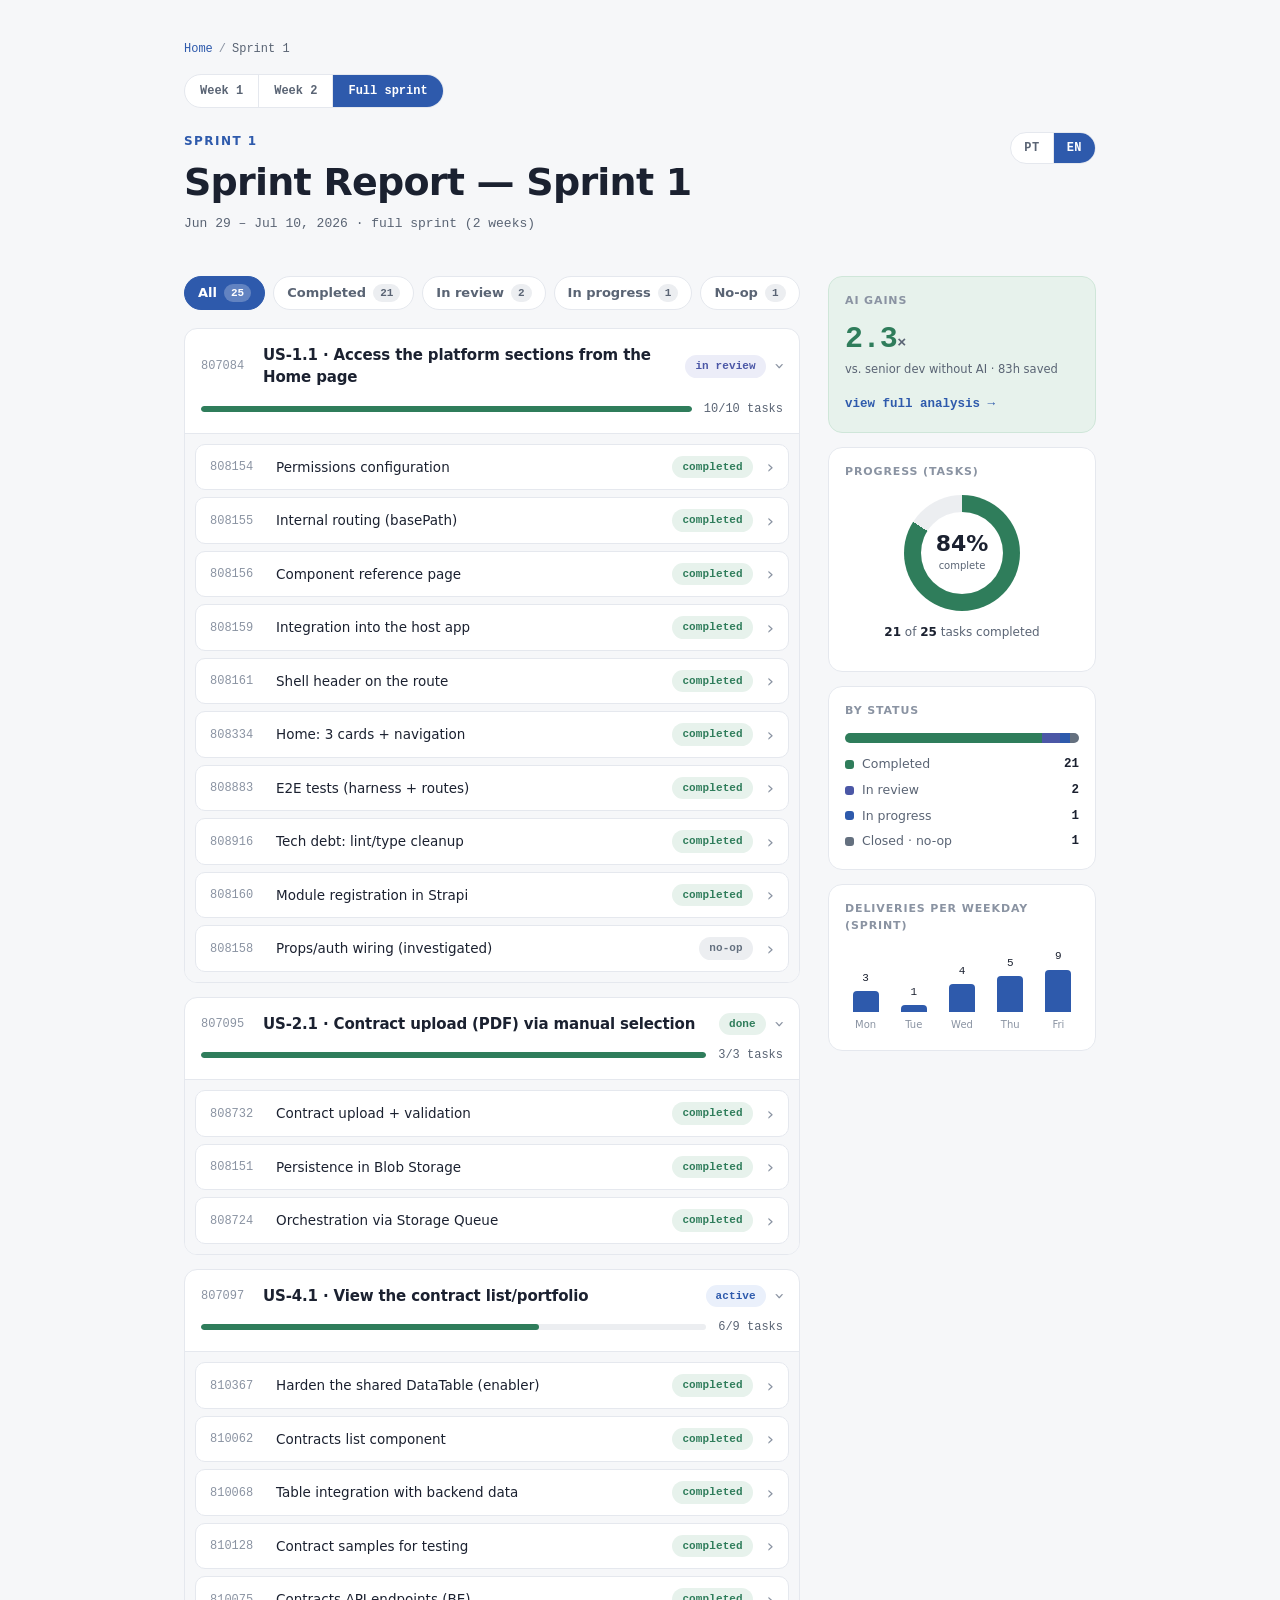
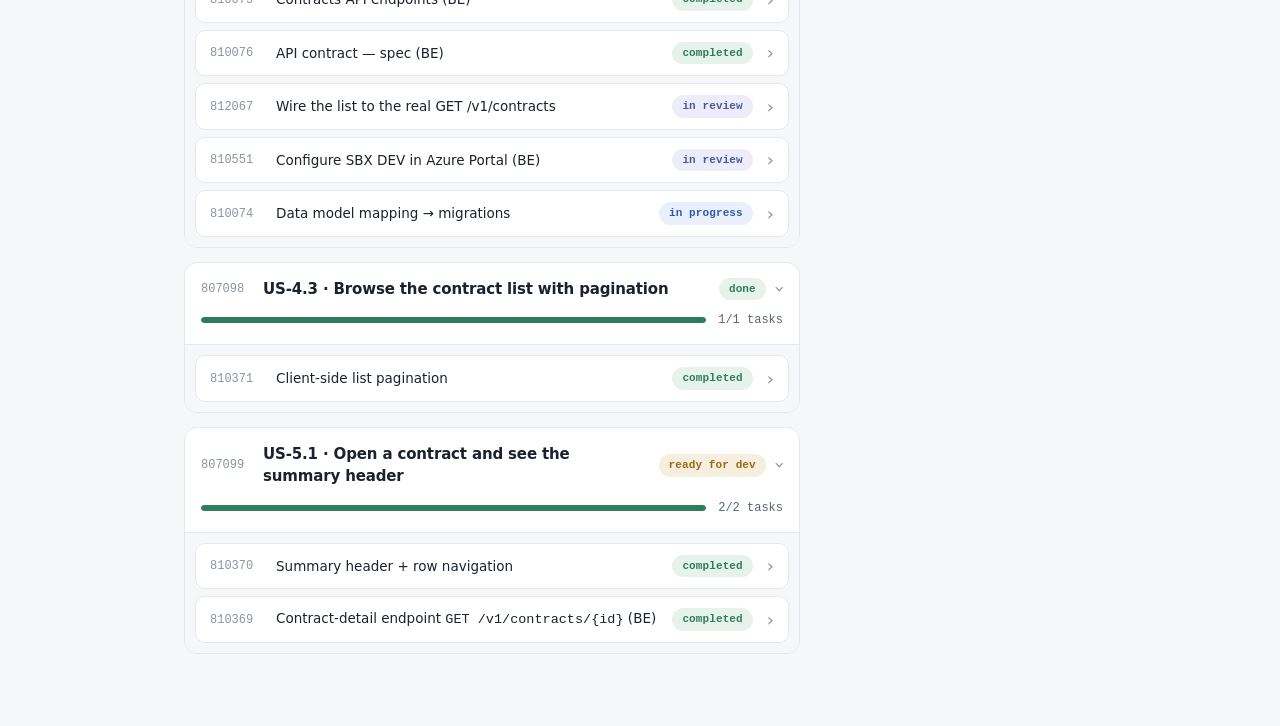
==== sprint-1/index.html @ a5074371 "publish sprint report (source c988f4d7863f15731a459aba1bffecdf4691fa68) henzogomes-ciandt/sprint-rep" ====
<!doctype html>
<html lang="en" data-lang="en">
<head>
<meta charset="utf-8">
<meta name="viewport" content="width=device-width, initial-scale=1">
<meta name="description" content="Sprint Report — Sprint 1 (Jun 29 – Jul 10, 2026)">
<title>Sprint Report — Sprint 1</title>
<style>
  :root {
    --ground: #f6f7f9; --surface: #ffffff; --ink: #1b2130; --muted: #5a6474; --faint: #8a93a2;
    --border: #e5e8ee; --accent: #2e5aac; --accent-soft: #eaf0fb;
    --good: #2f7d5b; --good-soft: #e7f2ec; --wait: #9a6a12; --wait-soft: #f6eede;
    --prog: #4b57a6; --prog-soft: #ecedf8; --neutral: #64707f; --neutral-soft: #eceef1;
    --hover: #eef2fb;
    --sans: ui-sans-serif, system-ui, -apple-system, "Segoe UI", Roboto, Helvetica, Arial, sans-serif;
    --mono: ui-monospace, SFMono-Regular, "SF Mono", Menlo, Consolas, monospace;
  }
  * { box-sizing: border-box; }
  body { margin: 0; background: var(--ground); color: var(--ink); font-family: var(--sans); line-height: 1.5; -webkit-font-smoothing: antialiased; }
  .wrap { max-width: 960px; margin: 0 auto; padding: 40px 24px 72px; }

  /* language toggle */
  [data-lang="en"] .t-pt { display: none; }
  [data-lang="pt"] .t-en { display: none; }

  /* breadcrumb + in-sprint switcher */
  .crumbs { font-family: var(--mono); font-size: 12px; color: var(--faint); margin-bottom: 16px; display: flex; flex-wrap: wrap; gap: 6px; align-items: center; }
  .crumbs a { color: var(--accent); text-decoration: none; }
  .crumbs a:hover { text-decoration: underline; }
  .crumbs .cur { color: var(--muted); }
  .switch { display: inline-flex; border: 1px solid var(--border); border-radius: 999px; overflow: hidden; background: var(--surface); margin-bottom: 24px; flex-wrap: wrap; }
  .switch .seg { font-family: var(--mono); font-size: 12px; font-weight: 700; color: var(--muted); text-decoration: none; padding: 7px 15px; transition: background-color .15s ease, color .15s ease; }
  .switch .seg + .seg { border-left: 1px solid var(--border); }
  .switch .seg:hover:not(.active) { background: var(--hover); }
  .switch .seg.active { background: var(--accent); color: #fff; }
  .switch .seg:focus-visible { outline: 2px solid var(--accent); outline-offset: 2px; }

  header { display: flex; justify-content: space-between; align-items: flex-start; gap: 16px 20px; flex-wrap: wrap; }
  .hd-main { min-width: 0; }
  .eyebrow { font-size: 12px; font-weight: 600; letter-spacing: .12em; text-transform: uppercase; color: var(--accent); margin: 0 0 12px; }
  h1 { font-size: clamp(26px, 4.5vw, 38px); font-weight: 700; letter-spacing: -0.02em; line-height: 1.1; margin: 0; text-wrap: balance; }
  .daterange { font-family: var(--mono); font-size: 13px; color: var(--muted); margin-top: 10px; font-variant-numeric: tabular-nums; }

  .langsw { display: inline-flex; border: 1px solid var(--border); border-radius: 999px; overflow: hidden; background: var(--surface); flex-shrink: 0; }
  .langsw .lang { appearance: none; font: inherit; font-family: var(--mono); font-size: 12px; font-weight: 700; letter-spacing: .04em; color: var(--muted); background: transparent; border: 0; padding: 6px 13px; cursor: pointer; transition: background-color .15s ease, color .15s ease; }
  .langsw .lang + .lang { border-left: 1px solid var(--border); }
  .langsw .lang[aria-pressed="true"] { background: var(--accent); color: #fff; }
  .langsw .lang:hover:not([aria-pressed="true"]) { background: var(--hover); }
  .langsw .lang:focus-visible { outline: 2px solid var(--accent); outline-offset: 2px; }

  .layout { display: grid; grid-template-columns: minmax(0,1fr) 268px; gap: 28px; align-items: start; margin-top: 30px; }
  @media (max-width: 740px) { .layout { grid-template-columns: 1fr; } .sidebar { position: static !important; order: -1; } }

  .filters { display: flex; flex-wrap: wrap; gap: 8px; margin-bottom: 18px; }
  .fchip { appearance: none; font: inherit; font-size: 13px; font-weight: 600; color: var(--muted); background: var(--surface);
    border: 1px solid var(--border); border-radius: 999px; padding: 6px 13px; cursor: pointer; display: inline-flex; align-items: center; gap: 7px;
    transition: background-color .15s ease, border-color .15s ease, color .15s ease; }
  .fchip .ct { font-family: var(--mono); font-size: 11px; font-weight: 700; padding: 1px 7px; border-radius: 999px; background: var(--neutral-soft); color: var(--muted); }
  .fchip:hover { background: var(--hover); }
  .fchip[aria-pressed="true"] { background: var(--accent); border-color: var(--accent); color: #fff; }
  .fchip[aria-pressed="true"] .ct { background: rgba(255,255,255,.25); color: #fff; }
  .fchip:focus-visible { outline: 2px solid var(--accent); outline-offset: 2px; }

  .groups { display: flex; flex-direction: column; gap: 14px; }
  details.sg { border: 1px solid var(--border); border-radius: 13px; overflow: hidden; background: var(--surface); }
  details.sg[hidden] { display: none; }
  details.sg > summary.sg-head { list-style: none; cursor: pointer; padding: 15px 16px; user-select: none; transition: background-color .15s ease; }
  details.sg > summary.sg-head::-webkit-details-marker { display: none; }
  details.sg > summary.sg-head:hover { background: var(--hover); }
  details.sg > summary.sg-head:focus-visible { outline: 2px solid var(--accent); outline-offset: -2px; border-radius: 13px; }
  .sg-head .top { display: flex; align-items: center; gap: 10px; }
  .sg-head .id { font-family: var(--mono); font-size: 12px; color: var(--faint); font-variant-numeric: tabular-nums; min-width: 52px; }
  .sg-head .title { font-size: 15px; font-weight: 700; flex: 1; min-width: 0; letter-spacing: -0.01em; }
  .sg-head .chev { color: var(--faint); font-size: 18px; line-height: 1; transition: transform .18s ease; flex-shrink: 0; }
  details.sg[open] > summary.sg-head .chev { transform: rotate(90deg); }
  .sg-head .s-prog { display: flex; align-items: center; gap: 12px; margin-top: 11px; }
  .sg-head .s-bar { flex: 1; height: 6px; background: var(--neutral-soft); border-radius: 999px; overflow: hidden; }
  .sg-head .s-bar > i { display: block; height: 100%; background: var(--good); border-radius: 999px; }
  .sg-head .s-frac { font-family: var(--mono); font-size: 12px; color: var(--muted); font-variant-numeric: tabular-nums; white-space: nowrap; }
  .sg.na .s-frac { color: var(--faint); }
  .sg-tasks { background: var(--ground); border-top: 1px solid var(--border); padding: 10px; display: flex; flex-direction: column; gap: 7px; }
  .sg-empty { background: var(--ground); border-top: 1px solid var(--border); padding: 13px 16px; color: var(--faint); font-size: 12.5px; }
  @media (prefers-reduced-motion: reduce) { .sg-head .chev, details.sg > summary.sg-head { transition: none; } }

  details.tk { background: var(--surface); border: 1px solid var(--border); border-radius: 10px; overflow: hidden; }
  details.tk[hidden] { display: none; }
  details.tk > summary { list-style: none; cursor: pointer; display: flex; align-items: center; gap: 14px; padding: 11px 14px; user-select: none; transition: background-color .15s ease; }
  details.tk > summary::-webkit-details-marker { display: none; }
  details.tk > summary:hover { background: var(--hover); }
  details.tk > summary:hover .chev { color: var(--accent); }
  details.tk:hover { border-color: #d3dae8; }
  details.tk > summary:focus-visible { outline: 2px solid var(--accent); outline-offset: -2px; border-radius: 10px; }
  details.tk[open] > summary { border-bottom: 1px solid var(--border); }
  summary .id { font-family: var(--mono); font-size: 12px; color: var(--faint); font-variant-numeric: tabular-nums; min-width: 52px; }
  summary .t { font-size: 13.5px; flex: 1; min-width: 0; }
  summary .chev { color: var(--faint); font-size: 18px; line-height: 1; transition: transform .18s ease; flex-shrink: 0; }
  details.tk[open] > summary .chev { transform: rotate(90deg); }
  @media (prefers-reduced-motion: reduce) { summary .chev, details.tk > summary, .fchip, .langsw .lang, .switch .seg { transition: none; } }
  .tk .desc { padding: 12px 14px 15px 66px; font-size: 13px; color: var(--muted); line-height: 1.6; }
  .tk .desc code { font-family: var(--mono); font-size: .9em; background: var(--neutral-soft); color: var(--ink); padding: 1px 5px; border-radius: 5px; }

  .chip { display: inline-block; font-size: 11px; font-weight: 600; padding: 3px 10px; border-radius: 999px; font-family: var(--mono); letter-spacing: .01em; white-space: nowrap; flex-shrink: 0; }
  .chip.done { background: var(--good-soft); color: var(--good); }
  .chip.open { background: var(--wait-soft); color: var(--wait); }
  .chip.noop { background: var(--neutral-soft); color: var(--neutral); }
  .chip.active { background: var(--accent-soft); color: var(--accent); }
  .chip.review { background: var(--prog-soft); color: var(--prog); }
  .chip.ready { background: var(--wait-soft); color: var(--wait); }

  .empty-all { color: var(--faint); font-size: 13.5px; padding: 20px 4px; display: none; }

  .sidebar { position: sticky; top: 20px; display: flex; flex-direction: column; gap: 14px; }
  .card { background: var(--surface); border: 1px solid var(--border); border-radius: 14px; padding: 16px 16px 18px; }
  .card h3 { margin: 0 0 14px; font-size: 11px; font-weight: 700; letter-spacing: .08em; text-transform: uppercase; color: var(--faint); }
  .ring { width: 116px; height: 116px; border-radius: 50%; margin: 0 auto 4px; background: conic-gradient(var(--good) 0 84%, var(--neutral-soft) 0 100%); display: grid; place-items: center; }
  .ring .hole { width: 82px; height: 82px; border-radius: 50%; background: var(--surface); display: grid; place-items: center; text-align: center; }
  .ring .pct { font-size: 22px; font-weight: 700; font-variant-numeric: tabular-nums; line-height: 1; }
  .ring .sub { font-size: 10px; color: var(--muted); margin-top: 3px; }
  .ring-cap { text-align: center; font-size: 12px; color: var(--muted); }
  .ring-cap b { color: var(--ink); font-variant-numeric: tabular-nums; }
  .stack { display: flex; height: 10px; border-radius: 999px; overflow: hidden; margin-bottom: 12px; }
  .stack > i { display: block; }
  .stack .s-done { background: var(--good); } .stack .s-review { background: var(--prog); } .stack .s-active { background: var(--accent); } .stack .s-open { background: var(--wait); } .stack .s-noop { background: var(--neutral); }
  .legend { display: flex; flex-direction: column; gap: 7px; }
  .legend .row { display: flex; align-items: center; gap: 8px; font-size: 12.5px; color: var(--muted); }
  .legend .dot { width: 9px; height: 9px; border-radius: 3px; flex-shrink: 0; }
  .legend .row b { margin-left: auto; font-family: var(--mono); font-variant-numeric: tabular-nums; color: var(--ink); }
  .dot.done { background: var(--good); } .dot.review { background: var(--prog); } .dot.active { background: var(--accent); } .dot.open { background: var(--wait); } .dot.noop { background: var(--neutral); }
  .days { display: flex; align-items: flex-end; gap: 7px; height: 84px; margin-top: 4px; }
  .days .col { flex: 1; display: flex; flex-direction: column; align-items: center; justify-content: flex-end; gap: 5px; height: 100%; }
  .days .b { width: 100%; max-width: 26px; background: var(--accent); border-radius: 4px 4px 0 0; min-height: 3px; }
  .days .b.zero { background: var(--neutral-soft); }
  .days .n { font-family: var(--mono); font-size: 11px; font-variant-numeric: tabular-nums; color: var(--ink); }
  .days .lbl { font-size: 10px; color: var(--faint); }
  .gains-card { background: var(--good-soft); border-color: #cfe6d9; }
  .gains-card .gval { font-family: var(--mono); font-size: 30px; font-weight: 700; line-height: 1; font-variant-numeric: tabular-nums; letter-spacing: -0.02em; color: var(--good); }
  .gains-card .gval small { font-size: 15px; font-weight: 600; color: var(--muted); }
  .gains-card .gcap { font-size: 11.5px; color: var(--muted); margin: 7px 0 12px; }
  .gains-card .glink { font-size: 12.5px; font-weight: 600; font-family: var(--mono); color: var(--accent); text-decoration: none; }
  .gains-card .glink:hover { text-decoration: underline; }
</style>
</head>
<body>
<div class="wrap">
  <nav class="crumbs" aria-label="Breadcrumb">
    <a href="../index.html"><span class="t-pt">Início</span><span class="t-en">Home</span></a>
    <span>/</span>
    <span class="cur">Sprint 1</span>
  </nav>
  <div class="switch" role="group" aria-label="Sprint 1 reports">
    <a class="seg" href="week-1/index.html"><span class="t-pt">Semana 1</span><span class="t-en">Week 1</span></a>
    <a class="seg" href="week-2/index.html"><span class="t-pt">Semana 2</span><span class="t-en">Week 2</span></a>
    <a class="seg active" aria-current="page" href="index.html"><span class="t-pt">Sprint completa</span><span class="t-en">Full sprint</span></a>
  </div>

  <header>
    <div class="hd-main">
      <p class="eyebrow">Sprint 1</p>
      <h1>Sprint Report — <span class="t-pt">Sprint 1</span><span class="t-en">Sprint 1</span></h1>
      <p class="daterange"><span class="t-pt">29 jun – 10 jul 2026 · sprint completa (2 semanas)</span><span class="t-en">Jun 29 – Jul 10, 2026 · full sprint (2 weeks)</span></p>
    </div>
    <div class="langsw" role="group" aria-label="Language / Idioma">
      <button type="button" class="lang" data-lang-set="pt" aria-pressed="false">PT</button>
      <button type="button" class="lang" data-lang-set="en" aria-pressed="true">EN</button>
    </div>
  </header>

  <div class="layout">
    <main>
      <div class="filters" role="group" aria-label="Filter tasks by status">
        <button class="fchip" data-filter="all" aria-pressed="true"><span class="t-pt">Todos</span><span class="t-en">All</span> <span class="ct">25</span></button>
        <button class="fchip" data-filter="done" aria-pressed="false"><span class="t-pt">Concluídos</span><span class="t-en">Completed</span> <span class="ct">21</span></button>
        <button class="fchip" data-filter="review" aria-pressed="false"><span class="t-pt">Em review</span><span class="t-en">In review</span> <span class="ct">2</span></button>
        <button class="fchip" data-filter="active" aria-pressed="false"><span class="t-pt">Em progresso</span><span class="t-en">In progress</span> <span class="ct">1</span></button>
        <button class="fchip" data-filter="noop" aria-pressed="false"><span class="t-pt">No-op</span><span class="t-en">No-op</span> <span class="ct">1</span></button>
      </div>

      <div class="groups">
        <details class="sg" open>
          <summary class="sg-head">
            <div class="top"><span class="id">807084</span><span class="title">US-1.1 · <span class="t-pt">Acessar as seções da plataforma pela Home</span><span class="t-en">Access the platform sections from the Home page</span></span><span class="chip review"><span class="t-pt">em review</span><span class="t-en">in review</span></span><span class="chev">›</span></div>
            <div class="s-prog"><div class="s-bar"><i style="width:100%"></i></div><span class="s-frac">10/10 tasks</span></div>
          </summary>
          <div class="sg-tasks">
            <details class="tk" data-status="done"><summary><span class="id">808154</span><span class="t"><span class="t-pt">Configuração de permissões</span><span class="t-en">Permissions configuration</span></span><span class="chip done"><span class="t-pt">concluído</span><span class="t-en">completed</span></span><span class="chev">›</span></summary><div class="desc"><span class="t-pt">Registrou o módulo no pacote de permissões compartilhado (<code>fe-tools</code>) para habilitar o gate de acesso por perfil. Inclui bump de versão do pacote e teste.</span><span class="t-en">Registered the module in the shared permissions package (<code>fe-tools</code>) to enable role-based access gating. Includes a package version bump and a test.</span></div></details>
            <details class="tk" data-status="done"><summary><span class="id">808155</span><span class="t"><span class="t-pt">Roteamento interno (basePath)</span><span class="t-en">Internal routing (basePath)</span></span><span class="chip done"><span class="t-pt">concluído</span><span class="t-en">completed</span></span><span class="chev">›</span></summary><div class="desc"><span class="t-pt">Roteamento interno com React Router sob um <code>basePath</code>, seguindo o padrão já adotado por outros módulos. Inclui rota de showcase protegida para ambientes não-produção.</span><span class="t-en">Internal routing with React Router under a <code>basePath</code>, following the pattern already adopted by other modules. Includes a showcase route protected for non-production environments.</span></div></details>
            <details class="tk" data-status="done"><summary><span class="id">808156</span><span class="t"><span class="t-pt">Página de referência de componentes</span><span class="t-en">Component reference page</span></span><span class="chip done"><span class="t-pt">concluído</span><span class="t-en">completed</span></span><span class="chev">›</span></summary><div class="desc"><span class="t-pt">Página de showcase da biblioteca de componentes (átomos reconstruídos localmente) como guia de design para devs e IA. Protegida para não-produção.</span><span class="t-en">Showcase page of the component library (atoms rebuilt locally) as a design guide for devs and AI. Protected for non-production.</span></div></details>
            <details class="tk" data-status="done"><summary><span class="id">808159</span><span class="t"><span class="t-pt">Integração no app host</span><span class="t-en">Integration into the host app</span></span><span class="chip done"><span class="t-pt">concluído</span><span class="t-en">completed</span></span><span class="chev">›</span></summary><div class="desc"><span class="t-pt">Integração do módulo no app host — registro, wrapper e rota protegida por permissão. Passou a consumir o módulo como dependência real do feed (não mais alias local).</span><span class="t-en">Module integration into the host app — registration, wrapper, and permission-protected route. Now consumes the module as a real feed dependency (no longer a local alias).</span></div></details>
            <details class="tk" data-status="done"><summary><span class="id">808161</span><span class="t"><span class="t-pt">Header do shell na rota</span><span class="t-en">Shell header on the route</span></span><span class="chip done"><span class="t-pt">concluído</span><span class="t-en">completed</span></span><span class="chev">›</span></summary><div class="desc"><span class="t-pt">Renderiza o header do app host na rota do módulo (seletor de site + menu do usuário), reutilizando o componente do container — sem reconstruir nada dentro do módulo.</span><span class="t-en">Renders the host app header on the module route (site selector + user menu), reusing the container's component — without rebuilding anything inside the module.</span></div></details>
            <details class="tk" data-status="done"><summary><span class="id">808334</span><span class="t"><span class="t-pt">Home: 3 cards + navegação</span><span class="t-en">Home: 3 cards + navigation</span></span><span class="chip done"><span class="t-pt">concluído</span><span class="t-en">completed</span></span><span class="chev">›</span></summary><div class="desc"><span class="t-pt">Página inicial com os 3 cards de feature e navegação para páginas stub. Acessibilidade (teclado/aria) e i18n (pt/en/es) cobertos.</span><span class="t-en">Home page with the 3 feature cards and navigation to stub pages. Accessibility (keyboard/aria) and i18n (pt/en/es) covered.</span></div></details>
            <details class="tk" data-status="done"><summary><span class="id">808883</span><span class="t"><span class="t-pt">Testes E2E (harness + rotas)</span><span class="t-en">E2E tests (harness + routes)</span></span><span class="chip done"><span class="t-pt">concluído</span><span class="t-en">completed</span></span><span class="chev">›</span></summary><div class="desc"><span class="t-pt">Harness de testes E2E (Playwright) co-localizado no repositório do módulo, mais uma suíte de rotas. Execução local/on-demand (estágio de CI adiado por ser dep cross-team).</span><span class="t-en">E2E test harness (Playwright) co-located in the module repository, plus a routes suite. Local/on-demand execution (CI stage deferred as it's a cross-team dependency).</span></div></details>
            <details class="tk" data-status="done"><summary><span class="id">808916</span><span class="t"><span class="t-pt">Tech debt: limpeza de lint/type</span><span class="t-en">Tech debt: lint/type cleanup</span></span><span class="chip done"><span class="t-pt">concluído</span><span class="t-en">completed</span></span><span class="chev">›</span></summary><div class="desc"><span class="t-pt">Remoção de todas as 28 supressões de lint/type na raiz, trocando comentários de supressão por política de ESLint adequada. Zero warnings ao final.</span><span class="t-en">Removed all 28 lint/type suppressions at the root, replacing suppression comments with a proper ESLint policy. Zero warnings at the end.</span></div></details>
            <details class="tk" data-status="done"><summary><span class="id">808160</span><span class="t"><span class="t-pt">Registro do módulo no Strapi</span><span class="t-en">Module registration in Strapi</span></span><span class="chip done"><span class="t-pt">concluído</span><span class="t-en">completed</span></span><span class="chev">›</span></summary><div class="desc"><span class="t-pt">Registro da entrada do módulo no Strapi (catálogo de módulos). Concluído na 2ª semana, fechando o último item pendente da US-1.1.</span><span class="t-en">Registration of the module entry in Strapi (module catalog). Completed in the 2nd week, closing the last remaining item of US-1.1.</span></div></details>
            <details class="tk" data-status="noop"><summary><span class="id">808158</span><span class="t"><span class="t-pt">Fiação de props/auth (investigado)</span><span class="t-en">Props/auth wiring (investigated)</span></span><span class="chip noop"><span class="t-pt">no-op</span><span class="t-en">no-op</span></span><span class="chev">›</span></summary><div class="desc"><span class="t-pt">Investigação da fiação de props/contexto e auth no wrapper. Conclusão: não era necessária — o app host já provia o essencial e o módulo trata os próprios erros — então foi fechada sem alteração de código (escopo já coberto).</span><span class="t-en">Investigation of props/context and auth wiring in the wrapper. Conclusion: it wasn't needed — the host app already provided the essentials and the module handles its own errors — so it was closed with no code change (scope already covered).</span></div></details>
          </div>
        </details>

        <details class="sg" open>
          <summary class="sg-head">
            <div class="top"><span class="id">807095</span><span class="title">US-2.1 · <span class="t-pt">Upload de contrato (PDF) via seleção manual</span><span class="t-en">Contract upload (PDF) via manual selection</span></span><span class="chip done"><span class="t-pt">concluída</span><span class="t-en">done</span></span><span class="chev">›</span></div>
            <div class="s-prog"><div class="s-bar"><i style="width:100%"></i></div><span class="s-frac">3/3 tasks</span></div>
          </summary>
          <div class="sg-tasks">
            <details class="tk" data-status="done"><summary><span class="id">808732</span><span class="t"><span class="t-pt">Upload de contrato + validação</span><span class="t-en">Contract upload + validation</span></span><span class="chip done"><span class="t-pt">concluído</span><span class="t-en">completed</span></span><span class="chev">›</span></summary><div class="desc"><span class="t-pt">Tela de upload de contrato (PDF) com validação no cliente e tratamento de progresso/erro (watchdog de stall + abort).</span><span class="t-en">Contract upload screen (PDF) with client-side validation and progress/error handling (stall watchdog + abort).</span></div></details>
            <details class="tk" data-status="done"><summary><span class="id">808151</span><span class="t"><span class="t-pt">Persistência em Blob Storage</span><span class="t-en">Persistence in Blob Storage</span></span><span class="chip done"><span class="t-pt">concluído</span><span class="t-en">completed</span></span><span class="chev">›</span></summary><div class="desc"><span class="t-pt">Camada de persistência do contrato em Azure Blob Storage, com validação (magic bytes) e limite de tamanho no caminho de upload.</span><span class="t-en">Contract persistence layer in Azure Blob Storage, with validation (magic bytes) and a size limit on the upload path.</span></div></details>
            <details class="tk" data-status="done"><summary><span class="id">808724</span><span class="t"><span class="t-pt">Orquestração via Storage Queue</span><span class="t-en">Orchestration via Storage Queue</span></span><span class="chip done"><span class="t-pt">concluído</span><span class="t-en">completed</span></span><span class="chev">›</span></summary><div class="desc"><span class="t-pt">Orquestração via Azure Storage Queue para disparar o pipeline de ingestão de forma assíncrona (event-driven).</span><span class="t-en">Orchestration via Azure Storage Queue to trigger the ingestion pipeline asynchronously (event-driven).</span></div></details>
          </div>
        </details>

        <details class="sg" open>
          <summary class="sg-head">
            <div class="top"><span class="id">807097</span><span class="title">US-4.1 · <span class="t-pt">Ver a lista/portfólio de contratos</span><span class="t-en">View the contract list/portfolio</span></span><span class="chip active"><span class="t-pt">ativa</span><span class="t-en">active</span></span><span class="chev">›</span></div>
            <div class="s-prog"><div class="s-bar"><i style="width:67%"></i></div><span class="s-frac">6/9 tasks</span></div>
          </summary>
          <div class="sg-tasks">
            <details class="tk" data-status="done"><summary><span class="id">810367</span><span class="t"><span class="t-pt">Endurecer o DataTable compartilhado (enabler)</span><span class="t-en">Harden the shared DataTable (enabler)</span></span><span class="chip done"><span class="t-pt">concluído</span><span class="t-en">completed</span></span><span class="chev">›</span></summary><div class="desc"><span class="t-pt">Consolidou o <code>ui/DataTable</code> como componente de tabela compartilhado e reutilizável (props, ordenação/paginação, acessibilidade), usado pela lista de contratos — enabler para o portfólio e tabelas futuras.</span><span class="t-en">Hardened <code>ui/DataTable</code> into the reusable shared table component (props, sorting/paging, accessibility), consumed by the contracts list — an enabler for the portfolio and future tables.</span></div></details>
            <details class="tk" data-status="done"><summary><span class="id">810062</span><span class="t"><span class="t-pt">Componente da lista de contratos</span><span class="t-en">Contracts list component</span></span><span class="chip done"><span class="t-pt">concluído</span><span class="t-en">completed</span></span><span class="chev">›</span></summary><div class="desc"><span class="t-pt">Construiu o componente da lista/portfólio de contratos sobre o <code>DataTable</code> compartilhado, com layout de colunas e estados de carregamento/vazio.</span><span class="t-en">Built the contracts portfolio list component on top of the shared <code>DataTable</code>, with column layout and loading/empty states.</span></div></details>
            <details class="tk" data-status="done"><summary><span class="id">810068</span><span class="t"><span class="t-pt">Integração da tabela com dados do backend</span><span class="t-en">Table integration with backend data</span></span><span class="chip done"><span class="t-pt">concluído</span><span class="t-en">completed</span></span><span class="chev">›</span></summary><div class="desc"><span class="t-pt">Integrou a tabela de contratos aos dados do backend, com tratamento de estados de carregamento e erro.</span><span class="t-en">Wired the contracts table to backend data, with loading and error state handling.</span></div></details>
            <details class="tk" data-status="done"><summary><span class="id">810128</span><span class="t"><span class="t-pt">Amostras de contratos para testes</span><span class="t-en">Contract samples for testing</span></span><span class="chip done"><span class="t-pt">concluído</span><span class="t-en">completed</span></span><span class="chev">›</span></summary><div class="desc"><span class="t-pt">Criou contratos de amostra (fixtures) para uso em dev/teste, dando dados realistas à lista antes da API real.</span><span class="t-en">Created sample contracts (fixtures) for dev/test use, giving the list realistic data ahead of the real API.</span></div></details>
            <details class="tk" data-status="done"><summary><span class="id">810075</span><span class="t"><span class="t-pt">Endpoints da API de contratos (BE)</span><span class="t-en">Contracts API endpoints (BE)</span></span><span class="chip done"><span class="t-pt">concluído</span><span class="t-en">completed</span></span><span class="chev">›</span></summary><div class="desc"><span class="t-pt">Endpoints de listagem/consulta da API de contratos no backend. Fechada em 13/jul.</span><span class="t-en">Backend contracts API list/query endpoints. Closed Jul 13.</span></div></details>
            <details class="tk" data-status="done"><summary><span class="id">810076</span><span class="t"><span class="t-pt">Contrato da API — spec (BE)</span><span class="t-en">API contract — spec (BE)</span></span><span class="chip done"><span class="t-pt">concluído</span><span class="t-en">completed</span></span><span class="chev">›</span></summary><div class="desc"><span class="t-pt">Define o contrato/spec da API dos endpoints de contratos (schema de request/response). Fechada em 13/jul.</span><span class="t-en">Defines the API contract/spec for the contracts endpoints (request/response schema). Closed Jul 13.</span></div></details>
            <details class="tk" data-status="review"><summary><span class="id">812067</span><span class="t"><span class="t-pt">Ligar a lista ao GET /v1/contracts real</span><span class="t-en">Wire the list to the real GET /v1/contracts</span></span><span class="chip review"><span class="t-pt">em review</span><span class="t-en">in review</span></span><span class="chev">›</span></summary><div class="desc"><span class="t-pt">Liga a lista de contratos ao endpoint real <code>GET /v1/contracts</code> (fetch + mapper de resposta), substituindo os dados mockados — em code review.</span><span class="t-en">Wires the contracts list to the real <code>GET /v1/contracts</code> endpoint (fetch + response mapper), replacing the mock data — in code review.</span></div></details>
            <details class="tk" data-status="review"><summary><span class="id">810551</span><span class="t"><span class="t-pt">Configurar SBX DEV no Azure Portal (BE)</span><span class="t-en">Configure SBX DEV in Azure Portal (BE)</span></span><span class="chip review"><span class="t-pt">em review</span><span class="t-en">in review</span></span><span class="chev">›</span></summary><div class="desc"><span class="t-pt">Provisionou/configurou o ambiente SBX DEV no Azure Portal para o backend — em review.</span><span class="t-en">Provisioned/configured the SBX DEV environment in Azure Portal for the backend — in review.</span></div></details>
            <details class="tk" data-status="active"><summary><span class="id">810074</span><span class="t"><span class="t-pt">Mapeamento do modelo de dados → migrations</span><span class="t-en">Data model mapping → migrations</span></span><span class="chip active"><span class="t-pt">em progresso</span><span class="t-en">in progress</span></span><span class="chev">›</span></summary><div class="desc"><span class="t-pt">Mapeamento do modelo de dados de contratos para as migrations da aplicação (enabler) — em andamento.</span><span class="t-en">Mapping the contract data model into the app's database migrations (enabler) — in progress.</span></div></details>
          </div>
        </details>

        <details class="sg" open>
          <summary class="sg-head">
            <div class="top"><span class="id">807098</span><span class="title">US-4.3 · <span class="t-pt">Navegar a lista de contratos com paginação</span><span class="t-en">Browse the contract list with pagination</span></span><span class="chip done"><span class="t-pt">concluída</span><span class="t-en">done</span></span><span class="chev">›</span></div>
            <div class="s-prog"><div class="s-bar"><i style="width:100%"></i></div><span class="s-frac">1/1 tasks</span></div>
          </summary>
          <div class="sg-tasks">
            <details class="tk" data-status="done"><summary><span class="id">810371</span><span class="t"><span class="t-pt">Paginação da lista (client-side)</span><span class="t-en">Client-side list pagination</span></span><span class="chip done"><span class="t-pt">concluído</span><span class="t-en">completed</span></span><span class="chev">›</span></summary><div class="desc"><span class="t-pt">Paginação client-side da lista de contratos (controles de página + tamanho de página), com testes. Estória fechada na 2ª semana.</span><span class="t-en">Client-side pagination for the contracts list (page controls + page size), with tests. Story closed in the 2nd week.</span></div></details>
          </div>
        </details>

        <details class="sg" open>
          <summary class="sg-head">
            <div class="top"><span class="id">807099</span><span class="title">US-5.1 · <span class="t-pt">Abrir um contrato e ver o cabeçalho de resumo</span><span class="t-en">Open a contract and see the summary header</span></span><span class="chip ready"><span class="t-pt">pronta p/ dev</span><span class="t-en">ready for dev</span></span><span class="chev">›</span></div>
            <div class="s-prog"><div class="s-bar"><i style="width:100%"></i></div><span class="s-frac">2/2 tasks</span></div>
          </summary>
          <div class="sg-tasks">
            <details class="tk" data-status="done"><summary><span class="id">810370</span><span class="t"><span class="t-pt">Cabeçalho de resumo + navegação por linha</span><span class="t-en">Summary header + row navigation</span></span><span class="chip done"><span class="t-pt">concluído</span><span class="t-en">completed</span></span><span class="chev">›</span></summary><div class="desc"><span class="t-pt">Integrou o cabeçalho de resumo do contrato ao endpoint por id, adicionou navegação ao clicar na linha da lista e fallback para campos ausentes.</span><span class="t-en">Integrated the contract summary header with the by-id endpoint, added row-click navigation from the list, and a missing-field fallback.</span></div></details>
            <details class="tk" data-status="done"><summary><span class="id">810369</span><span class="t"><span class="t-pt">Endpoint de detalhe <code>GET /v1/contracts/{id}</code> (BE)</span><span class="t-en">Contract-detail endpoint <code>GET /v1/contracts/{id}</code> (BE)</span></span><span class="chip done"><span class="t-pt">concluído</span><span class="t-en">completed</span></span><span class="chev">›</span></summary><div class="desc"><span class="t-pt">Endpoint de backend que retorna o detalhe de um contrato por id. Fechada em 13/jul.</span><span class="t-en">Backend endpoint returning a single contract's detail by id. Closed Jul 13.</span></div></details>
          </div>
        </details>
      </div>
      <p class="empty-all"><span class="t-pt">Nenhuma task nesta categoria.</span><span class="t-en">No tasks in this category.</span></p>
    </main>

    <aside class="sidebar" aria-label="Sprint metrics">
      <div class="card gains-card">
        <h3><span class="t-pt">Ganhos com IA</span><span class="t-en">AI gains</span></h3>
        <div class="gval"><span class="t-pt">2,3</span><span class="t-en">2.3</span><small>×</small></div>
        <p class="gcap"><span class="t-pt">vs. sênior sem IA · 83h economizadas</span><span class="t-en">vs. senior dev without AI · 83h saved</span></p>
        <a class="glink" href="gains.html"><span class="t-pt">ver análise completa →</span><span class="t-en">view full analysis →</span></a>
      </div>
      <div class="card">
        <h3><span class="t-pt">Progresso (tasks)</span><span class="t-en">Progress (tasks)</span></h3>
        <div class="ring"><div class="hole"><div><div class="pct">84%</div><div class="sub"><span class="t-pt">concluído</span><span class="t-en">complete</span></div></div></div></div>
        <p class="ring-cap"><span class="t-pt"><b>21</b> de <b>25</b> tasks concluídas</span><span class="t-en"><b>21</b> of <b>25</b> tasks completed</span></p>
      </div>
      <div class="card">
        <h3><span class="t-pt">Por status</span><span class="t-en">By status</span></h3>
        <div class="stack" aria-hidden="true"><i class="s-done" style="width:84%"></i><i class="s-review" style="width:8%"></i><i class="s-active" style="width:4%"></i><i class="s-noop" style="width:4%"></i></div>
        <div class="legend">
          <div class="row"><span class="dot done"></span><span class="t-pt">Concluídos</span><span class="t-en">Completed</span> <b>21</b></div>
          <div class="row"><span class="dot review"></span><span class="t-pt">Em review</span><span class="t-en">In review</span> <b>2</b></div>
          <div class="row"><span class="dot active"></span><span class="t-pt">Em progresso</span><span class="t-en">In progress</span> <b>1</b></div>
          <div class="row"><span class="dot noop"></span><span class="t-pt">Fechado · no-op</span><span class="t-en">Closed · no-op</span> <b>1</b></div>
        </div>
      </div>
      <div class="card">
        <h3><span class="t-pt">Entregas por dia útil (sprint)</span><span class="t-en">Deliveries per weekday (sprint)</span></h3>
        <div class="days">
          <div class="col"><span class="n">3</span><div class="b" style="height:21px"></div><span class="lbl"><span class="t-pt">seg</span><span class="t-en">Mon</span></span></div>
          <div class="col"><span class="n">1</span><div class="b" style="height:7px"></div><span class="lbl"><span class="t-pt">ter</span><span class="t-en">Tue</span></span></div>
          <div class="col"><span class="n">4</span><div class="b" style="height:28px"></div><span class="lbl"><span class="t-pt">qua</span><span class="t-en">Wed</span></span></div>
          <div class="col"><span class="n">5</span><div class="b" style="height:36px"></div><span class="lbl"><span class="t-pt">qui</span><span class="t-en">Thu</span></span></div>
          <div class="col"><span class="n">9</span><div class="b" style="height:64px"></div><span class="lbl"><span class="t-pt">sex</span><span class="t-en">Fri</span></span></div>
        </div>
      </div>
    </aside>
  </div>
</div>

<script>
  // Status filter (keys off data-status, independent of language)
  (function () {
    var chips = Array.prototype.slice.call(document.querySelectorAll('.fchip'));
    var groups = Array.prototype.slice.call(document.querySelectorAll('.sg'));
    var emptyAll = document.querySelector('.empty-all');
    function apply(filter) {
      var totalShown = 0;
      groups.forEach(function (g) {
        var tasks = Array.prototype.slice.call(g.querySelectorAll('details.tk'));
        var visible = 0;
        tasks.forEach(function (t) {
          var match = filter === 'all' || t.getAttribute('data-status') === filter;
          t.hidden = !match; if (match) visible++;
        });
        var showGroup = filter === 'all' || visible > 0;
        g.hidden = !showGroup;
        if (showGroup) {
          totalShown++;
          if (filter !== 'all') g.open = true;
          else g.open = !g.classList.contains('na');
        }
      });
      emptyAll.style.display = totalShown ? 'none' : 'block';
    }
    chips.forEach(function (c) {
      c.addEventListener('click', function () {
        chips.forEach(function (x) { x.setAttribute('aria-pressed', x === c ? 'true' : 'false'); });
        apply(c.getAttribute('data-filter'));
      });
    });
  })();

  // Language switcher (PT/EN)
  (function () {
    var root = document.documentElement;
    var KEY = 'report-lang';
    var STR = {
      en: { htmllang: 'en',    title: 'Sprint Report — Sprint 1',   desc: 'Sprint Report — Sprint 1 (Jun 29 – Jul 10, 2026)',    ariaFilter: 'Filter tasks by status',  ariaMetrics: 'Sprint metrics' },
      pt: { htmllang: 'pt-BR', title: 'Sprint Report — Sprint 1', desc: 'Sprint Report — Sprint 1 (29 jun – 10 jul 2026)', ariaFilter: 'Filtrar tasks por status', ariaMetrics: 'Métricas da sprint' }
    };
    var btns = Array.prototype.slice.call(document.querySelectorAll('.lang'));
    var filterGroup = document.querySelector('.filters');
    var sidebar = document.querySelector('.sidebar');
    var meta = document.querySelector('meta[name="description"]');
    function setLang(lang) {
      if (lang !== 'pt' && lang !== 'en') lang = 'en';
      var s = STR[lang];
      root.setAttribute('data-lang', lang);
      root.setAttribute('lang', s.htmllang);
      document.title = s.title;
      if (meta) meta.setAttribute('content', s.desc);
      if (filterGroup) filterGroup.setAttribute('aria-label', s.ariaFilter);
      if (sidebar) sidebar.setAttribute('aria-label', s.ariaMetrics);
      btns.forEach(function (b) { b.setAttribute('aria-pressed', b.getAttribute('data-lang-set') === lang ? 'true' : 'false'); });
      try { localStorage.setItem(KEY, lang); } catch (e) {}
    }
    var saved = null;
    try { saved = localStorage.getItem(KEY); } catch (e) {}
    setLang(saved || 'en');
    btns.forEach(function (b) {
      b.addEventListener('click', function () { setLang(b.getAttribute('data-lang-set')); });
    });
  })();
</script>
</body>
</html>
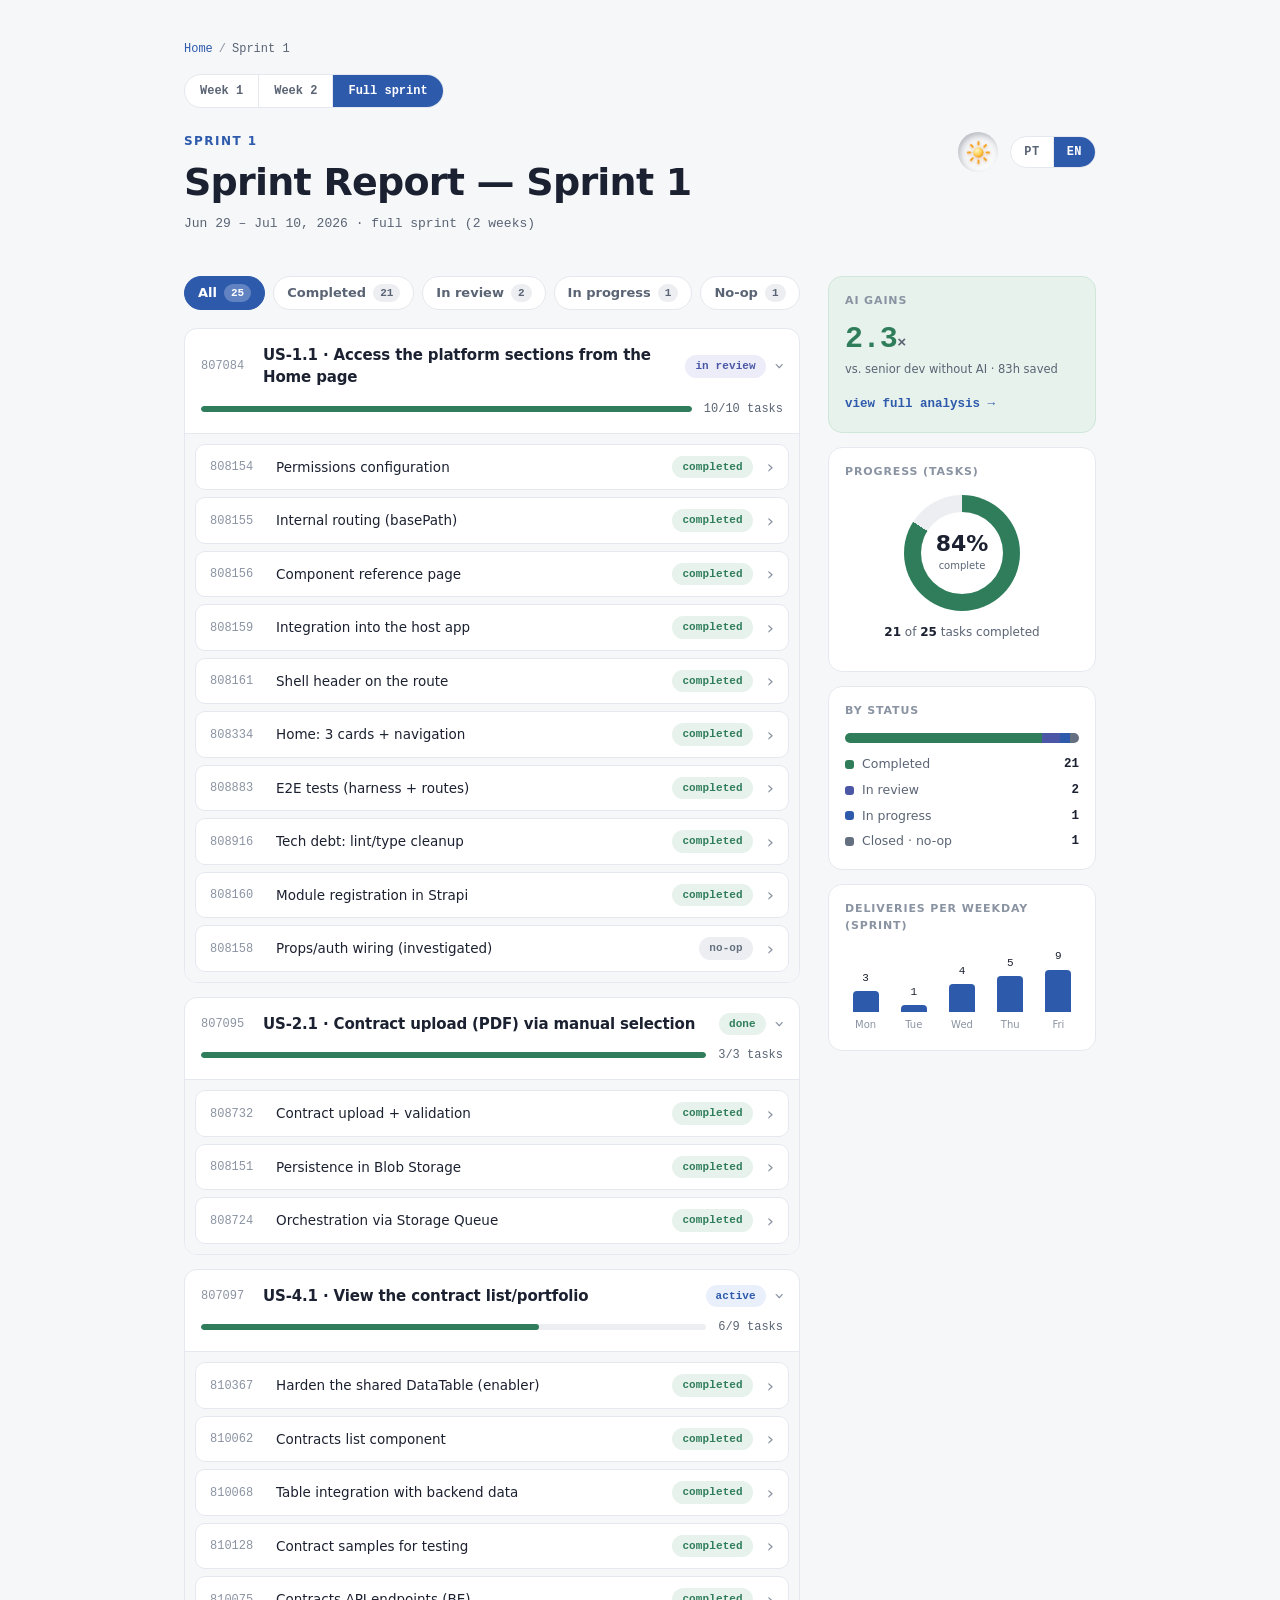
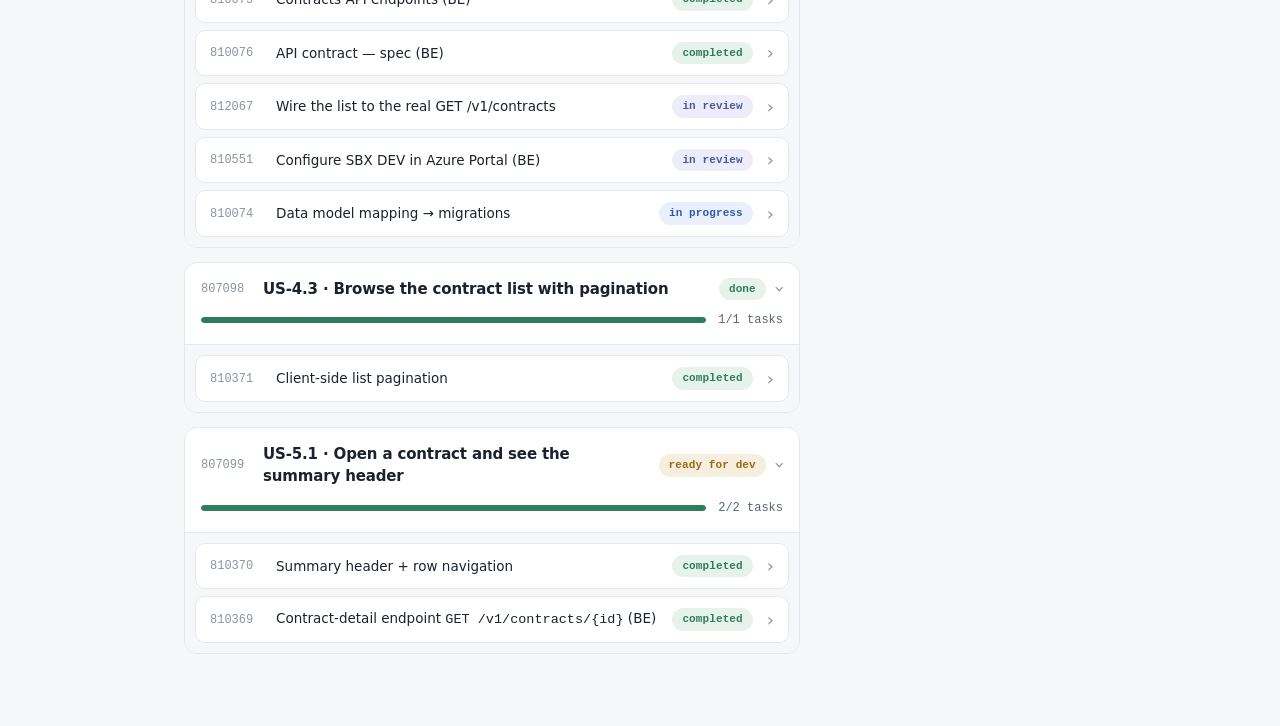
==== commit 48132880: "publish sprint report (source 4158a7c5537c263f295942fc0a715898b9058612) henzogomes-ciandt/sprint-rep" ====
--- a/sprint-1/index.html
+++ b/sprint-1/index.html
@@ -5,16 +5,9 @@
 <meta name="viewport" content="width=device-width, initial-scale=1">
 <meta name="description" content="Sprint Report — Sprint 1 (Jun 29 – Jul 10, 2026)">
 <title>Sprint Report — Sprint 1</title>
+<script>try{if(localStorage.getItem('report-theme')==='dark')document.documentElement.setAttribute('data-theme','dark');}catch(e){}</script>
+<link rel="stylesheet" href="../assets/report.css">
 <style>
-  :root {
-    --ground: #f6f7f9; --surface: #ffffff; --ink: #1b2130; --muted: #5a6474; --faint: #8a93a2;
-    --border: #e5e8ee; --accent: #2e5aac; --accent-soft: #eaf0fb;
-    --good: #2f7d5b; --good-soft: #e7f2ec; --wait: #9a6a12; --wait-soft: #f6eede;
-    --prog: #4b57a6; --prog-soft: #ecedf8; --neutral: #64707f; --neutral-soft: #eceef1;
-    --hover: #eef2fb;
-    --sans: ui-sans-serif, system-ui, -apple-system, "Segoe UI", Roboto, Helvetica, Arial, sans-serif;
-    --mono: ui-monospace, SFMono-Regular, "SF Mono", Menlo, Consolas, monospace;
-  }
   * { box-sizing: border-box; }
   body { margin: 0; background: var(--ground); color: var(--ink); font-family: var(--sans); line-height: 1.5; -webkit-font-smoothing: antialiased; }
   .wrap { max-width: 960px; margin: 0 auto; padding: 40px 24px 72px; }
@@ -41,6 +34,9 @@
   h1 { font-size: clamp(26px, 4.5vw, 38px); font-weight: 700; letter-spacing: -0.02em; line-height: 1.1; margin: 0; text-wrap: balance; }
   .daterange { font-family: var(--mono); font-size: 13px; color: var(--muted); margin-top: 10px; font-variant-numeric: tabular-nums; }
 
+  .controls { display: inline-flex; align-items: center; gap: 12px; }
+  [data-theme="dark"] details.tk:hover { border-color: #33405a; }
+  [data-theme="dark"] .gains-card { border-color: #1f3a2b; }
   .langsw { display: inline-flex; border: 1px solid var(--border); border-radius: 999px; overflow: hidden; background: var(--surface); flex-shrink: 0; }
   .langsw .lang { appearance: none; font: inherit; font-family: var(--mono); font-size: 12px; font-weight: 700; letter-spacing: .04em; color: var(--muted); background: transparent; border: 0; padding: 6px 13px; cursor: pointer; transition: background-color .15s ease, color .15s ease; }
   .langsw .lang + .lang { border-left: 1px solid var(--border); }
@@ -159,9 +155,35 @@
       <h1>Sprint Report — <span class="t-pt">Sprint 1</span><span class="t-en">Sprint 1</span></h1>
       <p class="daterange"><span class="t-pt">29 jun – 10 jul 2026 · sprint completa (2 semanas)</span><span class="t-en">Jun 29 – Jul 10, 2026 · full sprint (2 weeks)</span></p>
     </div>
-    <div class="langsw" role="group" aria-label="Language / Idioma">
-      <button type="button" class="lang" data-lang-set="pt" aria-pressed="false">PT</button>
-      <button type="button" class="lang" data-lang-set="en" aria-pressed="true">EN</button>
+    <div class="controls">
+      <button type="button" class="theme-toggle" id="themeToggle" aria-label="Toggle dark theme" aria-pressed="false" title="Toggle theme">
+        <span class="tt-socket">
+          <svg class="tt-icon" viewBox="0 0 24 24" aria-hidden="true">
+            <defs>
+              <radialGradient id="ttsun" cx="35%" cy="30%" r="75%"><stop offset="0%" stop-color="#fff6cf"/><stop offset="55%" stop-color="#ffd35a"/><stop offset="100%" stop-color="#f39c1f"/></radialGradient>
+              <radialGradient id="ttmoon" cx="35%" cy="30%" r="80%"><stop offset="0%" stop-color="#f4f7ff"/><stop offset="60%" stop-color="#cfd8ea"/><stop offset="100%" stop-color="#9fabc4"/></radialGradient>
+              <mask id="ttcrescent"><rect x="0" y="0" width="24" height="24" fill="#fff"/><circle cx="17.5" cy="7.5" r="7" fill="#000"/></mask>
+            </defs>
+            <g class="tt-sun">
+              <g class="tt-rays">
+                <line x1="12" y1="1" x2="12" y2="3.6"/><line x1="12" y1="20.4" x2="12" y2="23"/>
+                <line x1="1" y1="12" x2="3.6" y2="12"/><line x1="20.4" y1="12" x2="23" y2="12"/>
+                <line x1="4.2" y1="4.2" x2="6" y2="6"/><line x1="18" y1="18" x2="19.8" y2="19.8"/>
+                <line x1="19.8" y1="4.2" x2="18" y2="6"/><line x1="6" y1="18" x2="4.2" y2="19.8"/>
+              </g>
+              <circle cx="12" cy="12" r="5.2" fill="url(#ttsun)"/>
+            </g>
+            <g class="tt-moon">
+              <circle cx="12" cy="12" r="6.6" fill="url(#ttmoon)" mask="url(#ttcrescent)"/>
+              <circle class="crater" cx="10" cy="10" r="1.1"/><circle class="crater" cx="8.6" cy="14" r="0.8"/><circle class="crater" cx="12.6" cy="14.4" r="1.4"/>
+            </g>
+          </svg>
+        </span>
+      </button>
+      <div class="langsw" role="group" aria-label="Language / Idioma">
+        <button type="button" class="lang" data-lang-set="pt" aria-pressed="false">PT</button>
+        <button type="button" class="lang" data-lang-set="en" aria-pressed="true">EN</button>
+      </div>
     </div>
   </header>
 
@@ -285,6 +307,7 @@
   </div>
 </div>
 
+<script src="../assets/report.js"></script>
 <script>
   // Status filter (keys off data-status, independent of language)
   (function () {
--- a/assets/report.css
+++ b/assets/report.css
@@ -0,0 +1,65 @@
+/* ===========================================================================
+   Smart Contracts sprint reports — shared theme layer
+   Loaded by every page BEFORE its own inline <style>. Owns: the color palette
+   (light + dark), color-scheme, the skeuomorphic sun/moon theme toggle, and the
+   smooth cross-fade when switching modes. Page-specific layout and dark
+   overrides (e.g. .controls positioning, row-hover colors) stay inline.
+   The palette is a UNION of every page's variables; unused names are harmless.
+   =========================================================================== */
+
+:root {
+  --ground: #f6f7f9; --surface: #ffffff; --ink: #1b2130; --muted: #5a6474; --faint: #8a93a2;
+  --border: #e5e8ee; --accent: #2e5aac; --accent-soft: #eaf0fb;
+  --good: #2f7d5b; --good-soft: #e7f2ec;
+  --wait: #9a6a12; --wait-soft: #f6eede;
+  --warn: #9a6a12; --warn-soft: #f6eede; --warn-bd: #e6d6ad;
+  --prog: #4b57a6; --prog-soft: #ecedf8;
+  --acc: #7a4bab; --acc-soft: #efe9f7;
+  --neutral: #64707f; --neutral-soft: #eceef1; --hover: #eef2fb;
+  --sans: ui-sans-serif, system-ui, -apple-system, "Segoe UI", Roboto, Helvetica, Arial, sans-serif;
+  --mono: ui-monospace, SFMono-Regular, "SF Mono", Menlo, Consolas, monospace;
+}
+[data-theme="dark"] {
+  --ground: #10141d; --surface: #191f2b; --ink: #e7ebf3; --muted: #9aa5b8; --faint: #6a7688;
+  --border: #2a3242; --accent: #7d9be6; --accent-soft: #1f2a44;
+  --good: #57c08e; --good-soft: #14271e;
+  --wait: #d6a94e; --wait-soft: #2c2413;
+  --warn: #d6a94e; --warn-soft: #2c2413; --warn-bd: #43371c;
+  --prog: #8f9ae0; --prog-soft: #22283f;
+  --acc: #b98fe0; --acc-soft: #2a2140;
+  --neutral: #8892a3; --neutral-soft: #232b3a; --hover: #1b2333;
+}
+html { color-scheme: light; }
+html[data-theme="dark"] { color-scheme: dark; }
+
+/* smooth cross-fade on theme switch — low specificity, so any element with its
+   own transition (hover states, the toggle icon) keeps it. No transition fires
+   on load: the FOUC head script sets the theme before first paint. */
+*, *::before, *::after {
+  transition: background-color .38s ease, border-color .38s ease, color .38s ease, fill .38s ease, box-shadow .38s ease;
+}
+
+/* ── theme toggle — recessed skeuomorphic sun/moon ── */
+.theme-toggle { appearance: none; border: 0; background: transparent; padding: 0; margin: 0; width: 40px; height: 40px; border-radius: 50%; cursor: pointer; flex-shrink: 0; }
+.tt-socket { display: grid; place-items: center; width: 40px; height: 40px; border-radius: 50%; background: var(--ground);
+  box-shadow: inset 2px 3px 6px rgba(10,20,40,.28), inset -2px -3px 6px rgba(255,255,255,.75); transition: box-shadow .3s ease; }
+[data-theme="dark"] .tt-socket { background: radial-gradient(circle at 50% 42%, #2b3444, #1a212f); box-shadow: inset 2px 3px 6px rgba(0,0,0,.5), inset -2px -3px 6px rgba(255,255,255,.09); }
+.theme-toggle:hover .tt-socket { box-shadow: inset 1px 2px 5px rgba(10,20,40,.32), inset -1px -2px 5px rgba(255,255,255,.82); }
+[data-theme="dark"] .theme-toggle:hover .tt-socket { background: radial-gradient(circle at 50% 42%, #333d50, #1e2534); box-shadow: inset 1px 2px 5px rgba(0,0,0,.55), inset -1px -2px 5px rgba(255,255,255,.12); }
+.theme-toggle:active .tt-socket { box-shadow: inset 3px 4px 7px rgba(10,20,40,.34), inset -1px -1px 3px rgba(255,255,255,.6); }
+.theme-toggle:focus-visible { outline: 2px solid var(--accent); outline-offset: 2px; }
+.tt-icon { width: 23px; height: 23px; overflow: visible; display: block; }
+.tt-icon > g { transform-origin: 12px 12px; transition: transform .55s cubic-bezier(.5,1.7,.5,1), opacity .35s ease; }
+.tt-sun { filter: drop-shadow(0 1px 1.5px rgba(210,120,20,.55)); }
+.tt-moon { filter: drop-shadow(0 0 3px rgba(196,212,244,.6)) drop-shadow(0 0 6px rgba(150,170,215,.32)); }
+.tt-rays line { stroke: #f4a52a; stroke-width: 2; stroke-linecap: round; }
+.tt-moon .crater { fill: #8f9bb3; opacity: .5; }
+.tt-moon { opacity: 0; transform: scale(.4) rotate(-80deg); }
+.tt-sun  { opacity: 1; transform: scale(1) rotate(0deg); }
+[data-theme="dark"] .tt-sun  { opacity: 0; transform: scale(.4) rotate(80deg); }
+[data-theme="dark"] .tt-moon { opacity: 1; transform: scale(1) rotate(0deg); }
+
+@media (prefers-reduced-motion: reduce) {
+  *, *::before, *::after { transition: none; }
+  .tt-icon > g { transition: opacity .2s ease; }
+}
